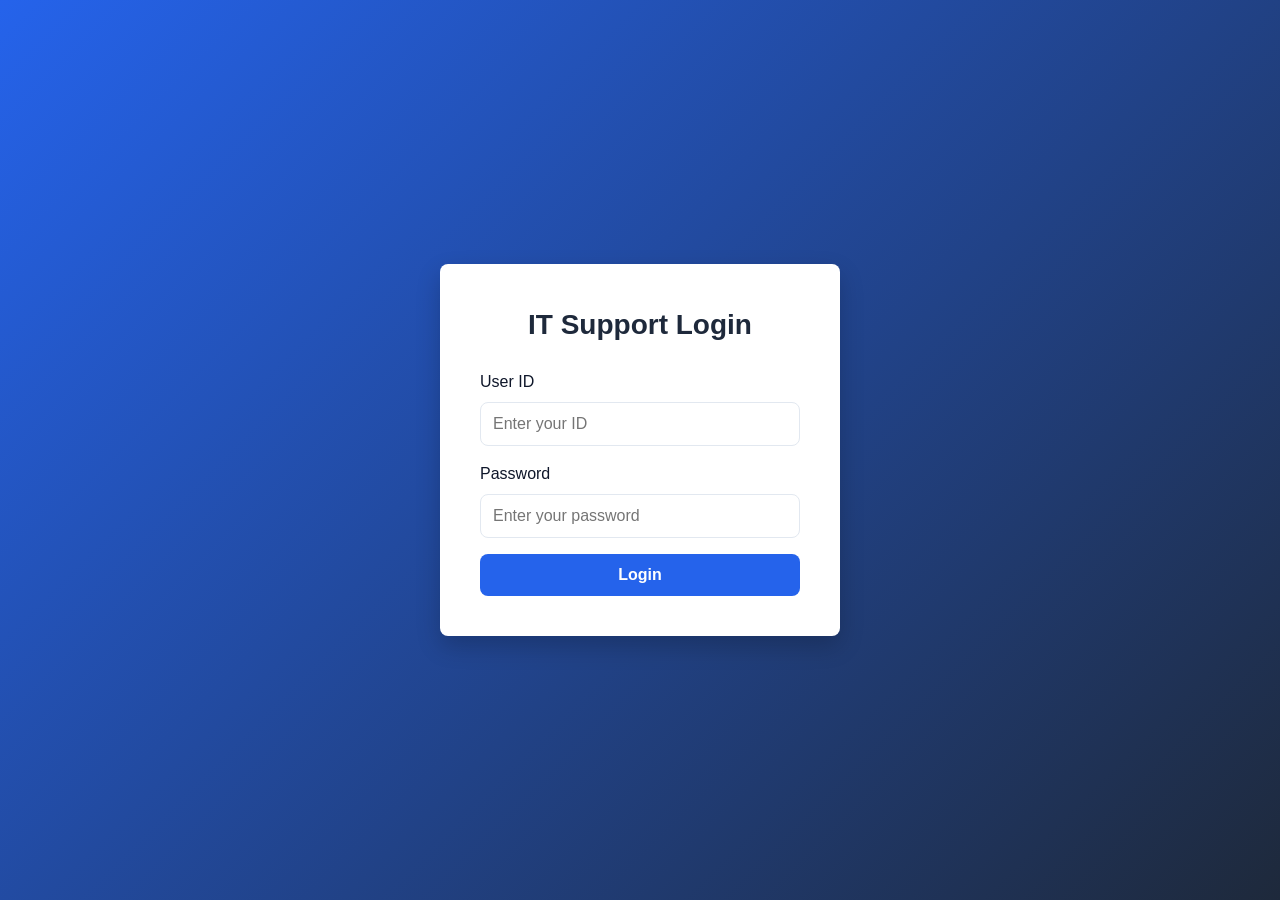
==== index.html @ 2ba45a37 "Initial commit of NLPL IT Support Task Management app" ====
<!DOCTYPE html>
<html lang="en">
<head>
    <meta charset="UTF-8">
    <meta name="viewport" content="width=device-width, initial-scale=1.0">
    <title>NLPL IT Support - Task Management</title>
    <script src="auth.js"></script>
</head>
<body>
    <script>
        // Redirect to dashboard if logged in, otherwise to login
        if (Auth.isLoggedIn()) {
            window.location.href = 'dashboard.html';
        } else {
            window.location.href = 'login.html';
        }
    </script>
</body>
</html>
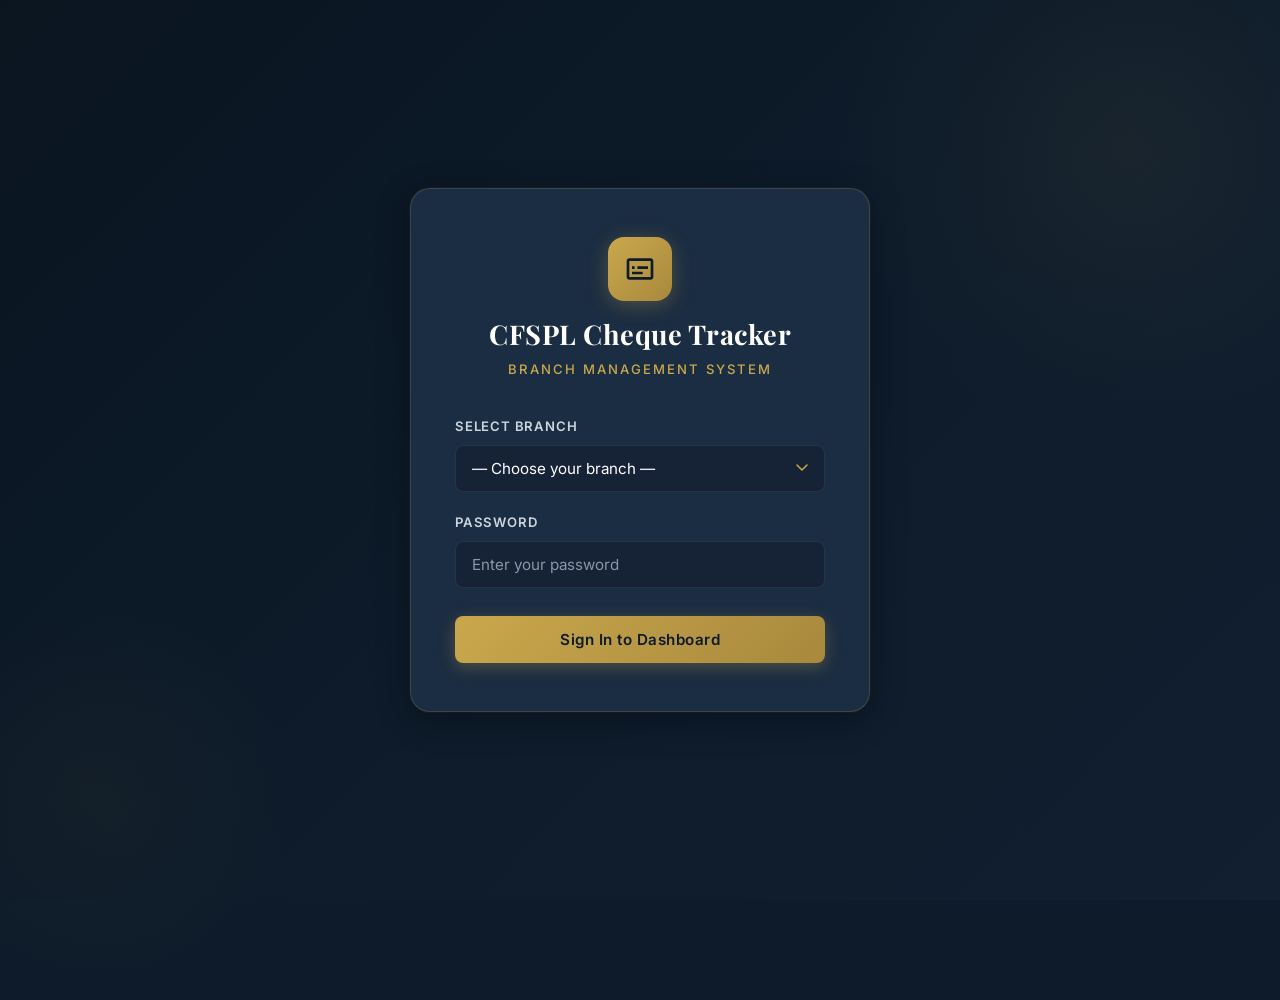
==== commit cd7c420c: "Add CFSPL Cheque Tracker app with login and dashboard" ====
--- a/index.html
+++ b/index.html
@@ -1,19 +1,67 @@
 <!DOCTYPE html>
 <html lang="en">
 <head>
-    <meta charset="UTF-8">
-    <meta name="viewport" content="width=device-width, initial-scale=1.0">
-    <title>NLPL IT Support - Task Management</title>
-    <script src="auth.js"></script>
+  <meta charset="UTF-8" />
+  <meta name="viewport" content="width=device-width, initial-scale=1.0" />
+  <title>CFSPL Cheque Tracker – Login</title>
+  <link rel="stylesheet" href="styles.css" />
 </head>
-<body>
-    <script>
-        // Redirect to dashboard if logged in, otherwise to login
-        if (Auth.isLoggedIn()) {
-            window.location.href = 'dashboard.html';
-        } else {
-            window.location.href = 'login.html';
-        }
-    </script>
+<body class="login-page">
+
+  <div class="login-card">
+    <div class="login-logo">
+      <div class="logo-icon">
+        <!-- Cheque/Document icon -->
+        <svg viewBox="0 0 24 24" xmlns="http://www.w3.org/2000/svg">
+          <path d="M20 4H4c-1.1 0-2 .9-2 2v12c0 1.1.9 2 2 2h16c1.1 0 2-.9 2-2V6c0-1.1-.9-2-2-2zm0 14H4V6h16v12zM6 10h2v2H6zm0 4h8v2H6zm4-4h8v2h-8z"/>
+        </svg>
+      </div>
+      <h1>CFSPL Cheque Tracker</h1>
+      <p>Branch Management System</p>
+    </div>
+
+    <div id="loginAlert" class="alert alert-error" role="alert">
+      <svg width="16" height="16" viewBox="0 0 24 24" fill="currentColor">
+        <path d="M12 2C6.48 2 2 6.48 2 12s4.48 10 10 10 10-4.48 10-10S17.52 2 12 2zm1 15h-2v-2h2v2zm0-4h-2V7h2v6z"/>
+      </svg>
+      <span id="loginAlertText"></span>
+    </div>
+
+    <form id="loginForm" novalidate>
+      <div class="form-group">
+        <label for="branchSelect">Select Branch</label>
+        <select id="branchSelect" required>
+          <option value="">— Choose your branch —</option>
+          <option value="Head Office">Head Office</option>
+          <option value="Andheri Branch">Andheri Branch</option>
+          <option value="Borivali Branch">Borivali Branch</option>
+          <option value="Dadar Branch">Dadar Branch</option>
+          <option value="Thane Branch">Thane Branch</option>
+          <option value="Pune Branch">Pune Branch</option>
+          <option value="Nashik Branch">Nashik Branch</option>
+          <option value="Nagpur Branch">Nagpur Branch</option>
+          <option value="Aurangabad Branch">Aurangabad Branch</option>
+          <option value="Kolhapur Branch">Kolhapur Branch</option>
+        </select>
+      </div>
+
+      <div class="form-group">
+        <label for="passwordInput">Password</label>
+        <input
+          type="password"
+          id="passwordInput"
+          placeholder="Enter your password"
+          required
+          autocomplete="current-password"
+        />
+      </div>
+
+      <button type="submit" class="btn btn-primary">
+        Sign In to Dashboard
+      </button>
+    </form>
+  </div>
+
+  <script src="app.js"></script>
 </body>
 </html>
--- a/styles.css
+++ b/styles.css
@@ -0,0 +1,634 @@
+@import url('https://fonts.googleapis.com/css2?family=Inter:wght@300;400;500;600;700&family=Playfair+Display:wght@600;700&display=swap');
+
+*, *::before, *::after {
+  box-sizing: border-box;
+  margin: 0;
+  padding: 0;
+}
+
+:root {
+  --navy: #0d1b2a;
+  --navy-light: #1b2d42;
+  --navy-mid: #162236;
+  --gold: #c9a84c;
+  --gold-light: #e8c96e;
+  --gold-dim: #a8893d;
+  --white: #ffffff;
+  --off-white: #f4f6fa;
+  --text-light: #cdd5e0;
+  --text-muted: #8a97a8;
+  --error: #e05555;
+  --success: #3ecf8e;
+  --border: rgba(201, 168, 76, 0.2);
+  --shadow: 0 8px 32px rgba(0, 0, 0, 0.35);
+  --radius: 12px;
+  --radius-sm: 8px;
+}
+
+html, body {
+  height: 100%;
+  font-family: 'Inter', sans-serif;
+  background-color: var(--navy);
+  color: var(--white);
+  line-height: 1.6;
+  -webkit-font-smoothing: antialiased;
+}
+
+/* ─── LOGIN PAGE ─── */
+
+.login-page {
+  min-height: 100vh;
+  display: flex;
+  align-items: center;
+  justify-content: center;
+  background: linear-gradient(135deg, #0a1520 0%, #0d1b2a 50%, #111f30 100%);
+  padding: 24px;
+  position: relative;
+  overflow: hidden;
+}
+
+.login-page::before {
+  content: '';
+  position: absolute;
+  width: 600px;
+  height: 600px;
+  border-radius: 50%;
+  background: radial-gradient(circle, rgba(201,168,76,0.06) 0%, transparent 70%);
+  top: -150px;
+  right: -150px;
+  pointer-events: none;
+}
+
+.login-page::after {
+  content: '';
+  position: absolute;
+  width: 400px;
+  height: 400px;
+  border-radius: 50%;
+  background: radial-gradient(circle, rgba(201,168,76,0.04) 0%, transparent 70%);
+  bottom: -100px;
+  left: -100px;
+  pointer-events: none;
+}
+
+.login-card {
+  background: var(--navy-light);
+  border: 1px solid var(--border);
+  border-radius: 20px;
+  padding: 48px 44px;
+  width: 100%;
+  max-width: 460px;
+  box-shadow: var(--shadow), 0 0 0 1px rgba(255,255,255,0.03);
+  position: relative;
+  z-index: 1;
+  animation: fadeSlideUp 0.5s ease;
+}
+
+@keyframes fadeSlideUp {
+  from { opacity: 0; transform: translateY(24px); }
+  to   { opacity: 1; transform: translateY(0); }
+}
+
+.login-logo {
+  text-align: center;
+  margin-bottom: 36px;
+}
+
+.login-logo .logo-icon {
+  width: 64px;
+  height: 64px;
+  background: linear-gradient(135deg, var(--gold), var(--gold-dim));
+  border-radius: 16px;
+  display: inline-flex;
+  align-items: center;
+  justify-content: center;
+  margin-bottom: 16px;
+  box-shadow: 0 4px 20px rgba(201,168,76,0.3);
+}
+
+.login-logo .logo-icon svg {
+  width: 32px;
+  height: 32px;
+  fill: var(--navy);
+}
+
+.login-logo h1 {
+  font-family: 'Playfair Display', serif;
+  font-size: 1.7rem;
+  font-weight: 700;
+  color: var(--white);
+  letter-spacing: 0.5px;
+  line-height: 1.3;
+}
+
+.login-logo p {
+  font-size: 0.82rem;
+  color: var(--gold);
+  text-transform: uppercase;
+  letter-spacing: 2px;
+  margin-top: 6px;
+  font-weight: 500;
+}
+
+.form-group {
+  margin-bottom: 20px;
+}
+
+.form-group label {
+  display: block;
+  font-size: 0.82rem;
+  font-weight: 600;
+  color: var(--text-light);
+  text-transform: uppercase;
+  letter-spacing: 0.8px;
+  margin-bottom: 8px;
+}
+
+.form-group select,
+.form-group input[type="password"],
+.form-group input[type="text"],
+.form-group textarea {
+  width: 100%;
+  background: var(--navy-mid);
+  border: 1.5px solid rgba(255,255,255,0.08);
+  border-radius: var(--radius-sm);
+  color: var(--white);
+  font-family: 'Inter', sans-serif;
+  font-size: 0.95rem;
+  padding: 13px 16px;
+  outline: none;
+  transition: border-color 0.2s, box-shadow 0.2s;
+  appearance: none;
+  -webkit-appearance: none;
+}
+
+.form-group select {
+  background-image: url("data:image/svg+xml,%3Csvg xmlns='http://www.w3.org/2000/svg' width='12' height='8' viewBox='0 0 12 8'%3E%3Cpath d='M1 1l5 5 5-5' stroke='%23c9a84c' stroke-width='1.5' fill='none' stroke-linecap='round' stroke-linejoin='round'/%3E%3C/svg%3E");
+  background-repeat: no-repeat;
+  background-position: right 16px center;
+  padding-right: 44px;
+  cursor: pointer;
+}
+
+.form-group select option {
+  background: var(--navy-light);
+  color: var(--white);
+}
+
+.form-group select:focus,
+.form-group input:focus,
+.form-group textarea:focus {
+  border-color: var(--gold);
+  box-shadow: 0 0 0 3px rgba(201,168,76,0.12);
+}
+
+.form-group select::placeholder,
+.form-group input::placeholder,
+.form-group textarea::placeholder {
+  color: var(--text-muted);
+}
+
+.btn {
+  width: 100%;
+  padding: 14px;
+  border: none;
+  border-radius: var(--radius-sm);
+  font-family: 'Inter', sans-serif;
+  font-size: 0.95rem;
+  font-weight: 600;
+  cursor: pointer;
+  transition: all 0.2s ease;
+  letter-spacing: 0.5px;
+}
+
+.btn-primary {
+  background: linear-gradient(135deg, var(--gold), var(--gold-dim));
+  color: var(--navy);
+  box-shadow: 0 4px 16px rgba(201,168,76,0.3);
+  margin-top: 8px;
+}
+
+.btn-primary:hover {
+  background: linear-gradient(135deg, var(--gold-light), var(--gold));
+  box-shadow: 0 6px 20px rgba(201,168,76,0.4);
+  transform: translateY(-1px);
+}
+
+.btn-primary:active {
+  transform: translateY(0);
+}
+
+.alert {
+  padding: 12px 16px;
+  border-radius: var(--radius-sm);
+  font-size: 0.875rem;
+  font-weight: 500;
+  margin-bottom: 20px;
+  display: none;
+  animation: fadeIn 0.3s ease;
+}
+
+@keyframes fadeIn {
+  from { opacity: 0; transform: translateY(-8px); }
+  to   { opacity: 1; transform: translateY(0); }
+}
+
+.alert.show { display: flex; align-items: center; gap: 8px; }
+
+.alert-error {
+  background: rgba(224, 85, 85, 0.12);
+  border: 1px solid rgba(224, 85, 85, 0.3);
+  color: #f08080;
+}
+
+.alert-success {
+  background: rgba(62, 207, 142, 0.12);
+  border: 1px solid rgba(62, 207, 142, 0.3);
+  color: #3ecf8e;
+}
+
+/* ─── DASHBOARD PAGE ─── */
+
+.dashboard-page {
+  min-height: 100vh;
+  background: var(--navy);
+  display: flex;
+  flex-direction: column;
+}
+
+/* Header */
+.header {
+  background: var(--navy-light);
+  border-bottom: 1px solid var(--border);
+  padding: 0 32px;
+  height: 72px;
+  display: flex;
+  align-items: center;
+  justify-content: space-between;
+  position: sticky;
+  top: 0;
+  z-index: 100;
+  box-shadow: 0 2px 16px rgba(0,0,0,0.3);
+}
+
+.header-brand {
+  display: flex;
+  align-items: center;
+  gap: 12px;
+}
+
+.header-brand .brand-icon {
+  width: 40px;
+  height: 40px;
+  background: linear-gradient(135deg, var(--gold), var(--gold-dim));
+  border-radius: 10px;
+  display: flex;
+  align-items: center;
+  justify-content: center;
+  flex-shrink: 0;
+}
+
+.header-brand .brand-icon svg {
+  width: 20px;
+  height: 20px;
+  fill: var(--navy);
+}
+
+.header-brand .brand-text h2 {
+  font-family: 'Playfair Display', serif;
+  font-size: 1.1rem;
+  color: var(--white);
+  line-height: 1.2;
+}
+
+.header-brand .brand-text span {
+  font-size: 0.78rem;
+  color: var(--gold);
+  font-weight: 500;
+  letter-spacing: 0.5px;
+}
+
+.header-right {
+  display: flex;
+  align-items: center;
+  gap: 16px;
+}
+
+.branch-badge {
+  background: rgba(201,168,76,0.12);
+  border: 1px solid rgba(201,168,76,0.3);
+  color: var(--gold-light);
+  font-size: 0.8rem;
+  font-weight: 600;
+  padding: 6px 14px;
+  border-radius: 20px;
+  letter-spacing: 0.3px;
+}
+
+.btn-logout {
+  background: transparent;
+  border: 1.5px solid rgba(255,255,255,0.15);
+  color: var(--text-light);
+  padding: 7px 18px;
+  border-radius: var(--radius-sm);
+  font-family: 'Inter', sans-serif;
+  font-size: 0.82rem;
+  font-weight: 600;
+  cursor: pointer;
+  transition: all 0.2s;
+  letter-spacing: 0.3px;
+  display: flex;
+  align-items: center;
+  gap: 6px;
+}
+
+.btn-logout:hover {
+  border-color: var(--error);
+  color: #f08080;
+  background: rgba(224,85,85,0.08);
+}
+
+/* Main content */
+.main-content {
+  flex: 1;
+  padding: 32px;
+  max-width: 1100px;
+  width: 100%;
+  margin: 0 auto;
+}
+
+.page-title {
+  margin-bottom: 28px;
+}
+
+.page-title h3 {
+  font-size: 1.4rem;
+  font-weight: 700;
+  color: var(--white);
+}
+
+.page-title p {
+  font-size: 0.875rem;
+  color: var(--text-muted);
+  margin-top: 4px;
+}
+
+/* Card */
+.card {
+  background: var(--navy-light);
+  border: 1px solid var(--border);
+  border-radius: var(--radius);
+  padding: 32px;
+  box-shadow: 0 4px 20px rgba(0,0,0,0.2);
+  margin-bottom: 28px;
+}
+
+.card-title {
+  font-size: 1rem;
+  font-weight: 700;
+  color: var(--gold-light);
+  text-transform: uppercase;
+  letter-spacing: 1px;
+  margin-bottom: 24px;
+  padding-bottom: 12px;
+  border-bottom: 1px solid var(--border);
+  display: flex;
+  align-items: center;
+  gap: 8px;
+}
+
+.card-title svg {
+  width: 16px;
+  height: 16px;
+  fill: var(--gold);
+}
+
+/* Form layout */
+.form-grid {
+  display: grid;
+  grid-template-columns: 1fr 1fr;
+  gap: 20px;
+}
+
+.form-grid .form-group.full-width {
+  grid-column: 1 / -1;
+}
+
+.radio-group {
+  display: flex;
+  gap: 16px;
+  margin-top: 4px;
+}
+
+.radio-label {
+  display: flex;
+  align-items: center;
+  gap: 8px;
+  cursor: pointer;
+  font-size: 0.9rem;
+  color: var(--text-light);
+  padding: 10px 20px;
+  border: 1.5px solid rgba(255,255,255,0.08);
+  border-radius: var(--radius-sm);
+  transition: all 0.2s;
+  flex: 1;
+  justify-content: center;
+  font-weight: 500;
+}
+
+.radio-label:hover {
+  border-color: var(--gold);
+  color: var(--gold-light);
+}
+
+.radio-label input[type="radio"] {
+  accent-color: var(--gold);
+  width: 16px;
+  height: 16px;
+}
+
+.radio-label.selected {
+  border-color: var(--gold);
+  background: rgba(201,168,76,0.08);
+  color: var(--gold-light);
+}
+
+.conditional-field {
+  display: none;
+  animation: fadeIn 0.25s ease;
+}
+
+.conditional-field.visible {
+  display: block;
+}
+
+.form-group textarea {
+  resize: vertical;
+  min-height: 100px;
+}
+
+.btn-save {
+  background: linear-gradient(135deg, var(--gold), var(--gold-dim));
+  color: var(--navy);
+  border: none;
+  border-radius: var(--radius-sm);
+  padding: 13px 36px;
+  font-family: 'Inter', sans-serif;
+  font-size: 0.95rem;
+  font-weight: 700;
+  cursor: pointer;
+  transition: all 0.2s;
+  box-shadow: 0 4px 16px rgba(201,168,76,0.25);
+  display: inline-flex;
+  align-items: center;
+  gap: 8px;
+  letter-spacing: 0.3px;
+}
+
+.btn-save:hover {
+  background: linear-gradient(135deg, var(--gold-light), var(--gold));
+  box-shadow: 0 6px 20px rgba(201,168,76,0.35);
+  transform: translateY(-1px);
+}
+
+.btn-save:active { transform: translateY(0); }
+
+.form-actions {
+  margin-top: 28px;
+  display: flex;
+  align-items: center;
+  gap: 16px;
+  flex-wrap: wrap;
+}
+
+/* Records Table */
+.records-section .card-title {
+  justify-content: space-between;
+}
+
+.record-count {
+  font-size: 0.75rem;
+  background: rgba(201,168,76,0.15);
+  color: var(--gold);
+  border-radius: 20px;
+  padding: 3px 10px;
+  font-weight: 700;
+  letter-spacing: 0;
+}
+
+.table-wrapper {
+  overflow-x: auto;
+  border-radius: var(--radius-sm);
+}
+
+table {
+  width: 100%;
+  border-collapse: collapse;
+  font-size: 0.875rem;
+}
+
+thead tr {
+  background: rgba(201,168,76,0.08);
+  border-bottom: 1px solid var(--border);
+}
+
+thead th {
+  padding: 12px 16px;
+  text-align: left;
+  font-weight: 600;
+  color: var(--gold);
+  text-transform: uppercase;
+  font-size: 0.75rem;
+  letter-spacing: 0.8px;
+  white-space: nowrap;
+}
+
+tbody tr {
+  border-bottom: 1px solid rgba(255,255,255,0.04);
+  transition: background 0.15s;
+}
+
+tbody tr:last-child { border-bottom: none; }
+tbody tr:hover { background: rgba(255,255,255,0.03); }
+
+tbody td {
+  padding: 13px 16px;
+  color: var(--text-light);
+  vertical-align: middle;
+}
+
+tbody td:first-child { color: var(--white); font-weight: 500; }
+
+.badge {
+  display: inline-block;
+  padding: 3px 10px;
+  border-radius: 20px;
+  font-size: 0.75rem;
+  font-weight: 600;
+}
+
+.badge-yes {
+  background: rgba(62,207,142,0.12);
+  color: #3ecf8e;
+  border: 1px solid rgba(62,207,142,0.25);
+}
+
+.badge-no {
+  background: rgba(224,85,85,0.1);
+  color: #f08080;
+  border: 1px solid rgba(224,85,85,0.2);
+}
+
+.empty-state {
+  text-align: center;
+  padding: 48px 20px;
+  color: var(--text-muted);
+}
+
+.empty-state svg {
+  width: 48px;
+  height: 48px;
+  fill: var(--text-muted);
+  opacity: 0.4;
+  margin-bottom: 12px;
+}
+
+.empty-state p { font-size: 0.9rem; }
+
+/* ─── RESPONSIVE ─── */
+
+@media (max-width: 768px) {
+  .header {
+    padding: 0 20px;
+    height: 64px;
+  }
+
+  .header-brand .brand-text h2 { font-size: 0.95rem; }
+  .branch-badge { display: none; }
+
+  .main-content { padding: 20px 16px; }
+
+  .card { padding: 20px; }
+
+  .form-grid {
+    grid-template-columns: 1fr;
+  }
+
+  .form-grid .form-group.full-width {
+    grid-column: 1;
+  }
+
+  .login-card {
+    padding: 32px 24px;
+  }
+
+  .login-logo h1 { font-size: 1.4rem; }
+
+  table { font-size: 0.8rem; }
+  thead th, tbody td { padding: 10px 12px; }
+}
+
+@media (max-width: 480px) {
+  .radio-group { flex-direction: column; }
+  .btn-save { width: 100%; justify-content: center; }
+}
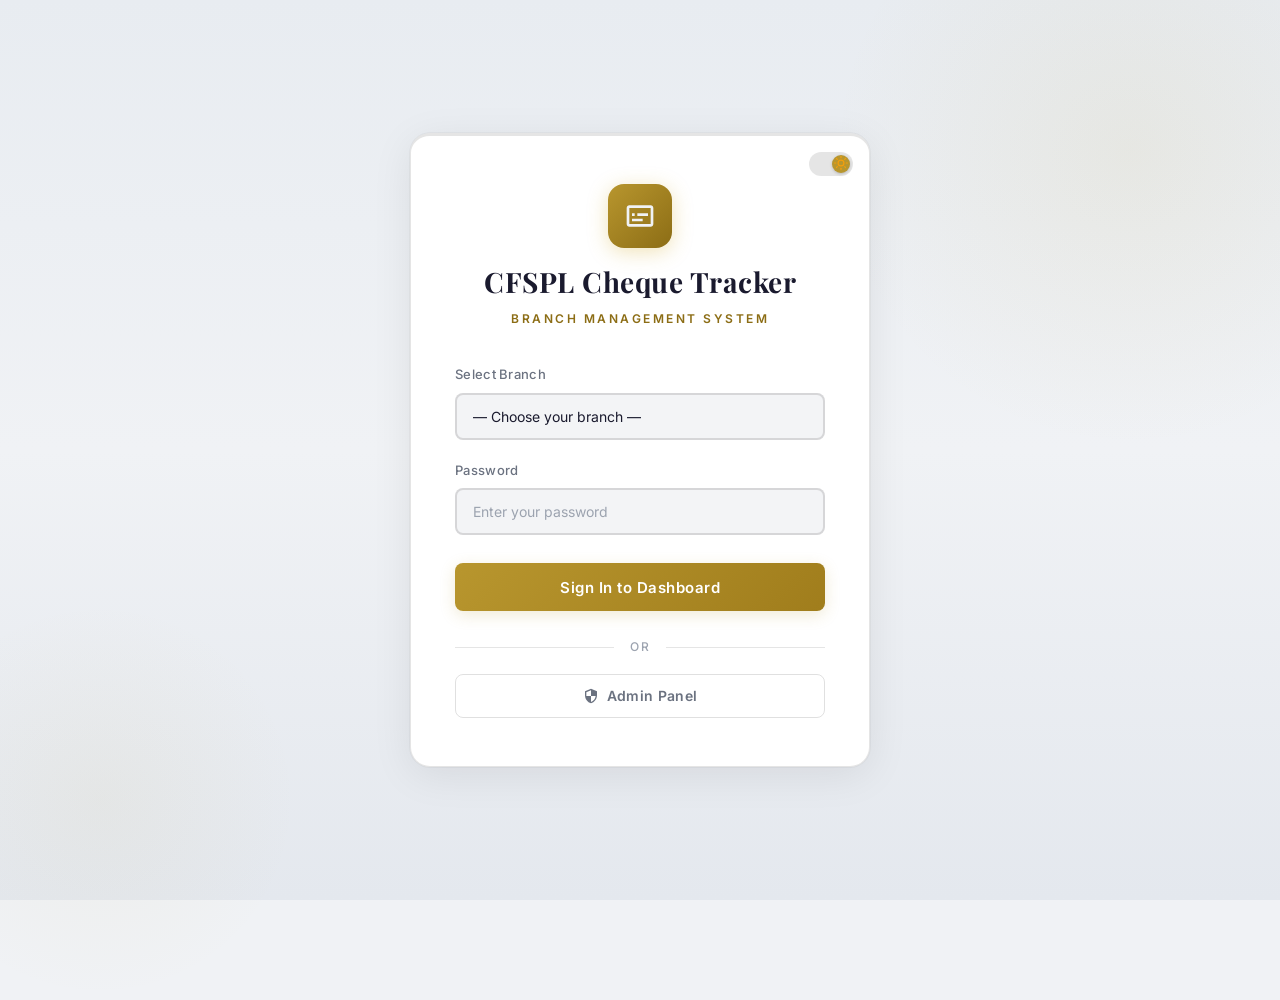
==== commit debb4fb3: "Add admin panel, photo upload, professional UI overhaul, and light/dark theme toggle - Add admin pan" ====
--- a/index.html
+++ b/index.html
@@ -8,7 +8,11 @@
 </head>
 <body class="login-page">
 
-  <div class="login-card">
+  <div class="login-card" style="position:relative;">
+    <button class="theme-toggle" title="Toggle theme" style="position:absolute;top:16px;right:16px;">
+      <svg class="icon-moon" viewBox="0 0 24 24" width="14" height="14" fill="currentColor"><path d="M21 12.79A9 9 0 1111.21 3 7 7 0 0021 12.79z"/></svg>
+      <svg class="icon-sun" viewBox="0 0 24 24" width="14" height="14" fill="none" stroke="currentColor" stroke-width="2" stroke-linecap="round"><circle cx="12" cy="12" r="5"/><line x1="12" y1="1" x2="12" y2="3"/><line x1="12" y1="21" x2="12" y2="23"/><line x1="4.22" y1="4.22" x2="5.64" y2="5.64"/><line x1="18.36" y1="18.36" x2="19.78" y2="19.78"/><line x1="1" y1="12" x2="3" y2="12"/><line x1="21" y1="12" x2="23" y2="12"/><line x1="4.22" y1="19.78" x2="5.64" y2="18.36"/><line x1="18.36" y1="5.64" x2="19.78" y2="4.22"/></svg>
+    </button>
     <div class="login-logo">
       <div class="logo-icon">
         <!-- Cheque/Document icon -->
@@ -60,6 +64,17 @@
         Sign In to Dashboard
       </button>
     </form>
+
+    <div class="admin-divider">
+      <span>or</span>
+    </div>
+
+    <button class="btn btn-admin" id="adminLoginBtn">
+      <svg width="16" height="16" viewBox="0 0 24 24" fill="currentColor">
+        <path d="M12 1L3 5v6c0 5.55 3.84 10.74 9 12 5.16-1.26 9-6.45 9-12V5l-9-4zm0 10.99h7c-.53 4.12-3.28 7.79-7 8.94V12H5V6.3l7-3.11v8.8z"/>
+      </svg>
+      Admin Panel
+    </button>
   </div>
 
   <script src="app.js"></script>
--- a/styles.css
+++ b/styles.css
@@ -1,4 +1,8 @@
 @import url('https://fonts.googleapis.com/css2?family=Inter:wght@300;400;500;600;700&family=Playfair+Display:wght@600;700&display=swap');
+
+/* ═══════════════════════════════════════════
+   RESET & VARIABLES
+═══════════════════════════════════════════ */
 
 *, *::before, *::after {
   box-sizing: border-box;
@@ -7,22 +11,654 @@
 }
 
 :root {
+  /* Core palette */
   --navy: #0d1b2a;
   --navy-light: #1b2d42;
   --navy-mid: #162236;
-  --gold: #c9a84c;
+  --gold: #d4af37;
   --gold-light: #e8c96e;
-  --gold-dim: #a8893d;
+  --gold-dim: #b8962e;
   --white: #ffffff;
   --off-white: #f4f6fa;
   --text-light: #cdd5e0;
   --text-muted: #8a97a8;
-  --error: #e05555;
-  --success: #3ecf8e;
-  --border: rgba(201, 168, 76, 0.2);
-  --shadow: 0 8px 32px rgba(0, 0, 0, 0.35);
+
+  /* Status */
+  --success: #10b981;
+  --error: #ef4444;
+
+  /* Borders & shadows */
+  --border: rgba(212, 175, 55, 0.18);
+  --border-subtle: rgba(255, 255, 255, 0.06);
+
+  /* Tiered elevation */
+  --shadow-sm: 0 1px 3px rgba(0, 0, 0, 0.2);
+  --shadow-md: 0 4px 12px rgba(0, 0, 0, 0.25);
+  --shadow-lg: 0 8px 32px rgba(0, 0, 0, 0.35);
+  --shadow-xl: 0 16px 48px rgba(0, 0, 0, 0.45);
+
+  /* Radii */
   --radius: 12px;
   --radius-sm: 8px;
+  --radius-xs: 6px;
+
+  /* Spacing scale: 4 / 8 / 16 / 24 / 32 / 48 */
+  --sp-1: 4px;
+  --sp-2: 8px;
+  --sp-3: 16px;
+  --sp-4: 24px;
+  --sp-5: 32px;
+  --sp-6: 48px;
+
+  /* Glass */
+  --glass-bg: rgba(27, 45, 66, 0.6);
+  --glass-border: rgba(255, 255, 255, 0.08);
+
+  /* Theme-aware semantic tokens */
+  --bg-page: var(--navy);
+  --bg-card: var(--navy-light);
+  --bg-input: var(--navy-mid);
+  --bg-hover: rgba(255, 255, 255, 0.04);
+  --bg-hover-strong: rgba(255, 255, 255, 0.08);
+  --bg-table-alt: rgba(201, 168, 76, 0.03);
+  --bg-table-header: rgba(201, 168, 76, 0.08);
+  --text-primary: var(--white);
+  --text-secondary: var(--text-light);
+  --text-tertiary: var(--text-muted);
+  --input-border: rgba(212, 175, 55, 0.15);
+  --input-border-hover: rgba(212, 175, 55, 0.3);
+  --login-gradient-1: #0a1520;
+  --login-gradient-2: #0d1b2a;
+  --login-gradient-3: #111f30;
+  --login-glow: rgba(201, 168, 76, 0.08);
+  --card-top-border: var(--gold);
+  --divider-bg: var(--navy-light);
+}
+
+/* ═══════════════════════════════════════════
+   LIGHT THEME
+═══════════════════════════════════════════ */
+
+[data-theme="light"] {
+  --navy: #f0f2f5;
+  --navy-light: #ffffff;
+  --navy-mid: #f8f9fa;
+  --gold: #b8962e;
+  --gold-light: #a07d1c;
+  --gold-dim: #8c6d15;
+  --white: #1a1a2e;
+  --off-white: #f4f6fa;
+  --text-light: #374151;
+  --text-muted: #6b7280;
+
+  --border: rgba(0, 0, 0, 0.1);
+  --border-subtle: rgba(0, 0, 0, 0.05);
+
+  --shadow-sm: 0 1px 3px rgba(0, 0, 0, 0.06);
+  --shadow-md: 0 4px 12px rgba(0, 0, 0, 0.08);
+  --shadow-lg: 0 8px 24px rgba(0, 0, 0, 0.1);
+  --shadow-xl: 0 16px 40px rgba(0, 0, 0, 0.12);
+
+  --glass-bg: rgba(255, 255, 255, 0.85);
+  --glass-border: rgba(0, 0, 0, 0.08);
+
+  --bg-page: #f0f2f5;
+  --bg-card: #ffffff;
+  --bg-input: #f3f4f6;
+  --bg-hover: rgba(0, 0, 0, 0.03);
+  --bg-hover-strong: rgba(0, 0, 0, 0.06);
+  --bg-table-alt: rgba(0, 0, 0, 0.02);
+  --bg-table-header: rgba(180, 150, 46, 0.08);
+  --text-primary: #1a1a2e;
+  --text-secondary: #374151;
+  --text-tertiary: #6b7280;
+  --input-border: rgba(0, 0, 0, 0.15);
+  --input-border-hover: rgba(180, 150, 46, 0.4);
+  --login-gradient-1: #e8ecf1;
+  --login-gradient-2: #f0f2f5;
+  --login-gradient-3: #e4e8ee;
+  --login-glow: rgba(180, 150, 46, 0.1);
+  --card-top-border: #b8962e;
+  --divider-bg: #ffffff;
+}
+
+/* Light theme specific overrides */
+[data-theme="light"] .login-card {
+  background: #ffffff;
+  border-color: rgba(0, 0, 0, 0.1);
+  box-shadow: 0 8px 40px rgba(0, 0, 0, 0.08), 0 0 0 1px rgba(0, 0, 0, 0.04);
+}
+
+[data-theme="light"] .login-page {
+  background: linear-gradient(180deg, #e8ecf1 0%, #f0f2f5 50%, #e4e8ee 100%);
+}
+
+[data-theme="light"] .login-page::before {
+  background: radial-gradient(circle, rgba(180, 150, 46, 0.08) 0%, transparent 70%);
+}
+
+[data-theme="light"] .login-page::after {
+  background: radial-gradient(circle, rgba(180, 150, 46, 0.05) 0%, transparent 70%);
+}
+
+[data-theme="light"] .form-group select,
+[data-theme="light"] .form-group input[type="password"],
+[data-theme="light"] .form-group input[type="text"],
+[data-theme="light"] .form-group textarea {
+  background: #f3f4f6;
+  border-color: rgba(0, 0, 0, 0.12);
+  color: #1a1a2e;
+}
+
+[data-theme="light"] .form-group select:focus,
+[data-theme="light"] .form-group input:focus,
+[data-theme="light"] .form-group textarea:focus {
+  border-color: #b8962e;
+  box-shadow: 0 0 0 4px rgba(180, 150, 46, 0.12);
+  background: #ffffff;
+}
+
+[data-theme="light"] .form-group select::placeholder,
+[data-theme="light"] .form-group input::placeholder,
+[data-theme="light"] .form-group textarea::placeholder {
+  color: #9ca3af;
+}
+
+[data-theme="light"] .form-group select option {
+  background: #ffffff;
+  color: #1a1a2e;
+}
+
+[data-theme="light"] .btn-primary {
+  background: linear-gradient(135deg, #b8962e, #a07d1c);
+  color: #ffffff;
+  box-shadow: 0 4px 16px rgba(180, 150, 46, 0.2);
+}
+
+[data-theme="light"] .btn-primary:hover {
+  background: linear-gradient(135deg, #cca833, #b8962e);
+  box-shadow: 0 6px 20px rgba(180, 150, 46, 0.3);
+}
+
+[data-theme="light"] .header {
+  background: rgba(255, 255, 255, 0.9);
+  backdrop-filter: blur(12px);
+  -webkit-backdrop-filter: blur(12px);
+  border-bottom-color: rgba(0, 0, 0, 0.08);
+  box-shadow: 0 1px 4px rgba(0, 0, 0, 0.06);
+}
+
+[data-theme="light"] .header-brand .brand-icon {
+  background: linear-gradient(135deg, #b8962e, #a07d1c);
+}
+
+[data-theme="light"] .header-brand .brand-text h2 {
+  color: #1a1a2e;
+}
+
+[data-theme="light"] .header-brand .brand-text span {
+  color: #8c6d15;
+}
+
+[data-theme="light"] .branch-badge {
+  background: rgba(180, 150, 46, 0.1);
+  border-color: rgba(180, 150, 46, 0.25);
+  color: #8c6d15;
+}
+
+[data-theme="light"] .btn-logout {
+  border-color: rgba(0, 0, 0, 0.12);
+  color: #6b7280;
+}
+
+[data-theme="light"] .btn-logout:hover {
+  border-color: var(--error);
+  color: var(--error);
+  background: rgba(239, 68, 68, 0.06);
+}
+
+[data-theme="light"] .card {
+  background: #ffffff;
+  border-color: rgba(0, 0, 0, 0.08);
+  box-shadow: 0 1px 3px rgba(0, 0, 0, 0.04), 0 1px 2px rgba(0, 0, 0, 0.06);
+}
+
+[data-theme="light"] .card:hover {
+  border-color: rgba(0, 0, 0, 0.12);
+  box-shadow: 0 4px 12px rgba(0, 0, 0, 0.08);
+}
+
+[data-theme="light"] .card-title {
+  color: #8c6d15;
+  border-bottom-color: rgba(0, 0, 0, 0.08);
+}
+
+[data-theme="light"] .card-title svg {
+  fill: #8c6d15;
+}
+
+[data-theme="light"] .page-title h3 {
+  color: #1a1a2e;
+}
+
+[data-theme="light"] .page-title p {
+  color: #6b7280;
+}
+
+[data-theme="light"] .radio-label {
+  border-color: rgba(0, 0, 0, 0.12);
+  color: #374151;
+}
+
+[data-theme="light"] .radio-label:hover {
+  border-color: rgba(180, 150, 46, 0.4);
+  color: #1a1a2e;
+  background: rgba(180, 150, 46, 0.04);
+}
+
+[data-theme="light"] .radio-label.selected {
+  border-color: #b8962e;
+  background: rgba(180, 150, 46, 0.08);
+  color: #8c6d15;
+}
+
+[data-theme="light"] .photo-upload-box {
+  border-color: rgba(180, 150, 46, 0.25);
+  background: rgba(180, 150, 46, 0.03);
+}
+
+[data-theme="light"] .photo-upload-box:hover {
+  background: rgba(180, 150, 46, 0.06);
+}
+
+[data-theme="light"] .photo-upload-box.dragover {
+  border-color: #b8962e;
+  background: rgba(180, 150, 46, 0.1);
+}
+
+[data-theme="light"] .photo-upload-placeholder p {
+  color: #374151;
+}
+
+[data-theme="light"] .photo-upload-placeholder span {
+  color: #6b7280;
+}
+
+[data-theme="light"] .photo-upload-placeholder svg {
+  fill: #8c6d15;
+}
+
+[data-theme="light"] .btn-save {
+  background: linear-gradient(135deg, #b8962e, #a07d1c);
+  color: #ffffff;
+}
+
+[data-theme="light"] .btn-save:hover {
+  background: linear-gradient(135deg, #cca833, #b8962e);
+}
+
+[data-theme="light"] thead tr {
+  background: rgba(180, 150, 46, 0.06);
+  border-bottom-color: rgba(0, 0, 0, 0.08);
+}
+
+[data-theme="light"] thead th {
+  color: #8c6d15;
+}
+
+[data-theme="light"] tbody tr {
+  border-bottom-color: rgba(0, 0, 0, 0.05);
+}
+
+[data-theme="light"] tbody tr:nth-child(even) {
+  background: rgba(0, 0, 0, 0.02);
+}
+
+[data-theme="light"] tbody tr:hover {
+  background: rgba(180, 150, 46, 0.06);
+}
+
+[data-theme="light"] tbody td {
+  color: #374151;
+}
+
+[data-theme="light"] tbody td:first-child {
+  color: #1a1a2e;
+}
+
+[data-theme="light"] .badge-yes {
+  background: rgba(16, 185, 129, 0.1);
+  color: #059669;
+  border-color: rgba(16, 185, 129, 0.2);
+}
+
+[data-theme="light"] .badge-no {
+  background: rgba(239, 68, 68, 0.08);
+  color: #dc2626;
+  border-color: rgba(239, 68, 68, 0.15);
+}
+
+[data-theme="light"] .record-count {
+  background: rgba(180, 150, 46, 0.1);
+  color: #8c6d15;
+  border-color: rgba(180, 150, 46, 0.2);
+}
+
+[data-theme="light"] .alert-error {
+  background: rgba(239, 68, 68, 0.08);
+  border-color: rgba(239, 68, 68, 0.2);
+  color: #dc2626;
+}
+
+[data-theme="light"] .alert-success {
+  background: rgba(16, 185, 129, 0.08);
+  border-color: rgba(16, 185, 129, 0.2);
+  color: #059669;
+}
+
+[data-theme="light"] .empty-state {
+  color: #9ca3af;
+}
+
+[data-theme="light"] .empty-state svg {
+  fill: #9ca3af;
+}
+
+[data-theme="light"] .empty-state p {
+  color: #6b7280;
+}
+
+[data-theme="light"] .photo-remove-btn {
+  background: rgba(239, 68, 68, 0.08);
+  border-color: rgba(239, 68, 68, 0.2);
+  color: #dc2626;
+}
+
+/* Light theme: Admin */
+[data-theme="light"] .admin-sidebar {
+  background: rgba(255, 255, 255, 0.95);
+  backdrop-filter: blur(12px);
+  -webkit-backdrop-filter: blur(12px);
+  border-right-color: rgba(0, 0, 0, 0.08);
+  box-shadow: 1px 0 4px rgba(0, 0, 0, 0.04);
+}
+
+[data-theme="light"] .sidebar-brand {
+  border-bottom-color: rgba(0, 0, 0, 0.08);
+}
+
+[data-theme="light"] .sidebar-brand h2 {
+  color: #1a1a2e;
+}
+
+[data-theme="light"] .sidebar-brand span {
+  color: #8c6d15;
+}
+
+[data-theme="light"] .sidebar-link {
+  color: #6b7280;
+}
+
+[data-theme="light"] .sidebar-link:hover {
+  background: rgba(0, 0, 0, 0.04);
+  color: #1a1a2e;
+  border-left-color: rgba(180, 150, 46, 0.3);
+}
+
+[data-theme="light"] .sidebar-link.active {
+  background: rgba(180, 150, 46, 0.08);
+  color: #8c6d15;
+  border-left-color: #b8962e;
+}
+
+[data-theme="light"] .sidebar-link svg {
+  fill: #9ca3af;
+}
+
+[data-theme="light"] .sidebar-link.active svg {
+  fill: #8c6d15;
+}
+
+[data-theme="light"] .sidebar-footer {
+  border-top-color: rgba(0, 0, 0, 0.08);
+}
+
+[data-theme="light"] .stat-card {
+  background: #ffffff;
+  border-color: rgba(0, 0, 0, 0.08);
+  box-shadow: 0 1px 3px rgba(0, 0, 0, 0.04);
+}
+
+[data-theme="light"] .stat-card:hover {
+  border-color: rgba(0, 0, 0, 0.12);
+  box-shadow: 0 4px 16px rgba(0, 0, 0, 0.08);
+}
+
+[data-theme="light"] .stat-card .stat-value {
+  color: #1a1a2e;
+}
+
+[data-theme="light"] .stat-card .stat-label {
+  color: #6b7280;
+}
+
+[data-theme="light"] .stat-card::before {
+  background: radial-gradient(circle, rgba(180, 150, 46, 0.06) 0%, transparent 70%);
+}
+
+[data-theme="light"] .stat-icon.blue {
+  background: linear-gradient(135deg, rgba(59, 130, 246, 0.12) 0%, rgba(59, 130, 246, 0.04) 100%);
+}
+
+[data-theme="light"] .stat-icon.green {
+  background: linear-gradient(135deg, rgba(16, 185, 129, 0.12) 0%, rgba(16, 185, 129, 0.04) 100%);
+}
+
+[data-theme="light"] .stat-icon.red {
+  background: linear-gradient(135deg, rgba(239, 68, 68, 0.12) 0%, rgba(239, 68, 68, 0.04) 100%);
+}
+
+[data-theme="light"] .stat-icon.gold {
+  background: linear-gradient(135deg, rgba(180, 150, 46, 0.12) 0%, rgba(180, 150, 46, 0.04) 100%);
+}
+
+[data-theme="light"] .filter-overlay {
+  background: rgba(0, 0, 0, 0.15);
+}
+
+[data-theme="light"] .filter-dropdown {
+  background: rgba(255, 255, 255, 0.98);
+  border-color: rgba(0, 0, 0, 0.1);
+  box-shadow: 0 8px 32px rgba(0, 0, 0, 0.12);
+}
+
+[data-theme="light"] .filter-dropdown-header {
+  border-bottom-color: rgba(0, 0, 0, 0.08);
+  color: #8c6d15;
+}
+
+[data-theme="light"] .filter-close-btn {
+  color: #9ca3af;
+}
+
+[data-theme="light"] .filter-search {
+  background: #f3f4f6;
+  border-bottom-color: rgba(0, 0, 0, 0.06);
+  color: #1a1a2e;
+}
+
+[data-theme="light"] .filter-search::placeholder {
+  color: #9ca3af;
+}
+
+[data-theme="light"] .filter-option {
+  color: #374151;
+}
+
+[data-theme="light"] .filter-option:hover {
+  background: rgba(180, 150, 46, 0.06);
+}
+
+[data-theme="light"] .filter-option.checked {
+  color: #8c6d15;
+  background: rgba(180, 150, 46, 0.06);
+}
+
+[data-theme="light"] .filter-actions {
+  border-top-color: rgba(0, 0, 0, 0.08);
+}
+
+[data-theme="light"] .filter-apply-btn {
+  background: linear-gradient(135deg, #b8962e, #a07d1c);
+  color: #ffffff;
+}
+
+[data-theme="light"] .filter-reset-btn {
+  border-color: rgba(0, 0, 0, 0.12);
+  color: #6b7280;
+}
+
+[data-theme="light"] .active-filters {
+  background: rgba(180, 150, 46, 0.05);
+  border-color: rgba(180, 150, 46, 0.15);
+}
+
+[data-theme="light"] .filter-tag {
+  background: rgba(180, 150, 46, 0.1);
+  border-color: rgba(180, 150, 46, 0.2);
+  color: #8c6d15;
+}
+
+[data-theme="light"] th.filterable:hover {
+  color: #8c6d15;
+  background: rgba(180, 150, 46, 0.08);
+}
+
+[data-theme="light"] th.filterable.filtered {
+  color: #8c6d15;
+  background: rgba(180, 150, 46, 0.08);
+}
+
+[data-theme="light"] .admin-mobile-header {
+  background: rgba(255, 255, 255, 0.95);
+  border-bottom-color: rgba(0, 0, 0, 0.08);
+  color: #1a1a2e;
+}
+
+[data-theme="light"] .mobile-menu-btn {
+  color: #8c6d15;
+}
+
+[data-theme="light"] .admin-divider::before {
+  background: rgba(0, 0, 0, 0.1);
+}
+
+[data-theme="light"] .admin-divider span {
+  background: #ffffff;
+  color: #9ca3af;
+}
+
+[data-theme="light"] .btn-admin {
+  border-color: rgba(0, 0, 0, 0.12);
+  color: #6b7280;
+}
+
+[data-theme="light"] .btn-admin:hover {
+  border-color: #b8962e;
+  color: #8c6d15;
+  background: rgba(180, 150, 46, 0.05);
+}
+
+[data-theme="light"] .progress-bar-track {
+  background: rgba(0, 0, 0, 0.06);
+}
+
+[data-theme="light"] .login-logo h1 {
+  color: #1a1a2e;
+}
+
+[data-theme="light"] .login-logo p {
+  color: #8c6d15;
+}
+
+[data-theme="light"] .form-group label {
+  color: #6b7280;
+}
+
+/* ═══════════════════════════════════════════
+   THEME TOGGLE
+═══════════════════════════════════════════ */
+
+.theme-toggle {
+  width: 44px;
+  height: 24px;
+  border-radius: 12px;
+  border: none;
+  cursor: pointer;
+  position: relative;
+  background: rgba(255, 255, 255, 0.12);
+  transition: background 0.3s ease;
+  display: flex;
+  align-items: center;
+  padding: 0;
+  flex-shrink: 0;
+}
+
+.theme-toggle::after {
+  content: '';
+  position: absolute;
+  width: 18px;
+  height: 18px;
+  border-radius: 50%;
+  background: var(--gold);
+  top: 3px;
+  left: 3px;
+  transition: transform 0.3s cubic-bezier(0.4, 0, 0.2, 1);
+  box-shadow: 0 1px 3px rgba(0, 0, 0, 0.2);
+}
+
+[data-theme="light"] .theme-toggle {
+  background: rgba(0, 0, 0, 0.1);
+}
+
+[data-theme="light"] .theme-toggle::after {
+  transform: translateX(20px);
+  background: #b8962e;
+}
+
+.theme-toggle .icon-moon,
+.theme-toggle .icon-sun {
+  position: absolute;
+  z-index: 1;
+  pointer-events: none;
+}
+
+.theme-toggle .icon-moon {
+  left: 5px;
+  top: 4px;
+  color: #fbbf24;
+}
+
+.theme-toggle .icon-sun {
+  right: 5px;
+  top: 4px;
+  color: #f59e0b;
+}
+
+/* Theme transition smoothing */
+html, html *,
+html *::before,
+html *::after {
+  transition-property: background-color, color, border-color, box-shadow, fill;
+  transition-duration: 0s;
+}
+
+html.theme-transitioning,
+html.theme-transitioning *,
+html.theme-transitioning *::before,
+html.theme-transitioning *::after {
+  transition-duration: 0.3s !important;
+  transition-timing-function: ease !important;
 }
 
 html, body {
@@ -31,10 +667,44 @@
   background-color: var(--navy);
   color: var(--white);
   line-height: 1.6;
+  font-size: 14px;
   -webkit-font-smoothing: antialiased;
-}
-
-/* ─── LOGIN PAGE ─── */
+  -moz-osx-font-smoothing: grayscale;
+}
+
+/* ═══════════════════════════════════════════
+   ANIMATIONS
+═══════════════════════════════════════════ */
+
+@keyframes slideUpFade {
+  0%   { opacity: 0; transform: translateY(32px) scale(0.98); }
+  60%  { opacity: 1; transform: translateY(-4px) scale(1.005); }
+  100% { opacity: 1; transform: translateY(0) scale(1); }
+}
+
+@keyframes fadeIn {
+  from { opacity: 0; transform: translateY(-8px); }
+  to   { opacity: 1; transform: translateY(0); }
+}
+
+@keyframes tagSlideIn {
+  from { opacity: 0; transform: translateX(-8px) scale(0.92); }
+  to   { opacity: 1; transform: translateX(0) scale(1); }
+}
+
+@keyframes filterSlideDown {
+  from { opacity: 0; transform: translateY(-12px); }
+  to   { opacity: 1; transform: translateY(0); }
+}
+
+@keyframes fadeInPage {
+  from { opacity: 0; }
+  to   { opacity: 1; }
+}
+
+/* ═══════════════════════════════════════════
+   LOGIN PAGE
+═══════════════════════════════════════════ */
 
 .login-page {
   min-height: 100vh;
@@ -42,9 +712,10 @@
   align-items: center;
   justify-content: center;
   background: linear-gradient(135deg, #0a1520 0%, #0d1b2a 50%, #111f30 100%);
-  padding: 24px;
+  padding: var(--sp-4);
   position: relative;
   overflow: hidden;
+  animation: fadeInPage 0.4s ease;
 }
 
 .login-page::before {
@@ -53,7 +724,7 @@
   width: 600px;
   height: 600px;
   border-radius: 50%;
-  background: radial-gradient(circle, rgba(201,168,76,0.06) 0%, transparent 70%);
+  background: radial-gradient(circle, rgba(212, 175, 55, 0.07) 0%, transparent 70%);
   top: -150px;
   right: -150px;
   pointer-events: none;
@@ -65,28 +736,26 @@
   width: 400px;
   height: 400px;
   border-radius: 50%;
-  background: radial-gradient(circle, rgba(201,168,76,0.04) 0%, transparent 70%);
+  background: radial-gradient(circle, rgba(212, 175, 55, 0.04) 0%, transparent 70%);
   bottom: -100px;
   left: -100px;
   pointer-events: none;
 }
 
 .login-card {
-  background: var(--navy-light);
-  border: 1px solid var(--border);
+  background: var(--glass-bg);
+  backdrop-filter: blur(10px);
+  -webkit-backdrop-filter: blur(10px);
+  border: 1px solid var(--glass-border);
+  border-top: 3px solid var(--gold);
   border-radius: 20px;
-  padding: 48px 44px;
+  padding: var(--sp-6) 44px;
   width: 100%;
   max-width: 460px;
-  box-shadow: var(--shadow), 0 0 0 1px rgba(255,255,255,0.03);
+  box-shadow: var(--shadow-xl), 0 0 0 1px rgba(255, 255, 255, 0.03);
   position: relative;
   z-index: 1;
-  animation: fadeSlideUp 0.5s ease;
-}
-
-@keyframes fadeSlideUp {
-  from { opacity: 0; transform: translateY(24px); }
-  to   { opacity: 1; transform: translateY(0); }
+  animation: slideUpFade 0.6s cubic-bezier(0.34, 1.56, 0.64, 1);
 }
 
 .login-logo {
@@ -98,12 +767,12 @@
   width: 64px;
   height: 64px;
   background: linear-gradient(135deg, var(--gold), var(--gold-dim));
-  border-radius: 16px;
+  border-radius: var(--sp-3);
   display: inline-flex;
   align-items: center;
   justify-content: center;
-  margin-bottom: 16px;
-  box-shadow: 0 4px 20px rgba(201,168,76,0.3);
+  margin-bottom: var(--sp-3);
+  box-shadow: 0 4px 20px rgba(212, 175, 55, 0.35);
 }
 
 .login-logo .logo-icon svg {
@@ -114,7 +783,7 @@
 
 .login-logo h1 {
   font-family: 'Playfair Display', serif;
-  font-size: 1.7rem;
+  font-size: 28px;
   font-weight: 700;
   color: var(--white);
   letter-spacing: 0.5px;
@@ -122,13 +791,17 @@
 }
 
 .login-logo p {
-  font-size: 0.82rem;
+  font-size: 12px;
   color: var(--gold);
   text-transform: uppercase;
-  letter-spacing: 2px;
-  margin-top: 6px;
-  font-weight: 500;
-}
+  letter-spacing: 2.5px;
+  margin-top: var(--sp-2);
+  font-weight: 600;
+}
+
+/* ═══════════════════════════════════════════
+   FORM ELEMENTS (shared)
+═══════════════════════════════════════════ */
 
 .form-group {
   margin-bottom: 20px;
@@ -136,12 +809,11 @@
 
 .form-group label {
   display: block;
-  font-size: 0.82rem;
-  font-weight: 600;
+  font-size: 13px;
+  font-weight: 500;
   color: var(--text-light);
-  text-transform: uppercase;
-  letter-spacing: 0.8px;
-  margin-bottom: 8px;
+  letter-spacing: 0.3px;
+  margin-bottom: var(--sp-2);
 }
 
 .form-group select,
@@ -150,22 +822,30 @@
 .form-group textarea {
   width: 100%;
   background: var(--navy-mid);
-  border: 1.5px solid rgba(255,255,255,0.08);
+  border: 2px solid var(--border-subtle);
   border-radius: var(--radius-sm);
   color: var(--white);
   font-family: 'Inter', sans-serif;
-  font-size: 0.95rem;
-  padding: 13px 16px;
+  font-size: 14px;
+  padding: 13px var(--sp-3);
   outline: none;
-  transition: border-color 0.2s, box-shadow 0.2s;
+  transition: border-color 0.2s ease, box-shadow 0.2s ease, background 0.2s ease;
   appearance: none;
   -webkit-appearance: none;
 }
 
+.form-group select:hover,
+.form-group input[type="password"]:hover,
+.form-group input[type="text"]:hover,
+.form-group textarea:hover {
+  border-color: rgba(212, 175, 55, 0.3);
+  background: rgba(22, 34, 54, 0.9);
+}
+
 .form-group select {
-  background-image: url("data:image/svg+xml,%3Csvg xmlns='http://www.w3.org/2000/svg' width='12' height='8' viewBox='0 0 12 8'%3E%3Cpath d='M1 1l5 5 5-5' stroke='%23c9a84c' stroke-width='1.5' fill='none' stroke-linecap='round' stroke-linejoin='round'/%3E%3C/svg%3E");
+  background-image: url("data:image/svg+xml,%3Csvg xmlns='http://www.w3.org/2000/svg' width='12' height='8' viewBox='0 0 12 8'%3E%3Cpath d='M1 1l5 5 5-5' stroke='%23d4af37' stroke-width='1.5' fill='none' stroke-linecap='round' stroke-linejoin='round'/%3E%3C/svg%3E");
   background-repeat: no-repeat;
-  background-position: right 16px center;
+  background-position: right var(--sp-3) center;
   padding-right: 44px;
   cursor: pointer;
 }
@@ -179,7 +859,7 @@
 .form-group input:focus,
 .form-group textarea:focus {
   border-color: var(--gold);
-  box-shadow: 0 0 0 3px rgba(201,168,76,0.12);
+  box-shadow: 0 0 0 4px rgba(212, 175, 55, 0.15);
 }
 
 .form-group select::placeholder,
@@ -188,79 +868,161 @@
   color: var(--text-muted);
 }
 
+.form-group textarea {
+  resize: vertical;
+  min-height: 100px;
+}
+
+/* ═══════════════════════════════════════════
+   BUTTONS
+═══════════════════════════════════════════ */
+
 .btn {
   width: 100%;
-  padding: 14px;
+  height: 48px;
+  padding: 0 var(--sp-4);
   border: none;
   border-radius: var(--radius-sm);
   font-family: 'Inter', sans-serif;
-  font-size: 0.95rem;
+  font-size: 15px;
   font-weight: 600;
   cursor: pointer;
   transition: all 0.2s ease;
   letter-spacing: 0.5px;
+  display: inline-flex;
+  align-items: center;
+  justify-content: center;
 }
 
 .btn-primary {
   background: linear-gradient(135deg, var(--gold), var(--gold-dim));
   color: var(--navy);
-  box-shadow: 0 4px 16px rgba(201,168,76,0.3);
-  margin-top: 8px;
+  box-shadow: 0 4px 16px rgba(212, 175, 55, 0.3);
+  margin-top: var(--sp-2);
 }
 
 .btn-primary:hover {
   background: linear-gradient(135deg, var(--gold-light), var(--gold));
-  box-shadow: 0 6px 20px rgba(201,168,76,0.4);
-  transform: translateY(-1px);
+  box-shadow: 0 8px 24px rgba(212, 175, 55, 0.4);
+  transform: translateY(-2px);
 }
 
 .btn-primary:active {
   transform: translateY(0);
-}
+  box-shadow: 0 2px 8px rgba(212, 175, 55, 0.3);
+}
+
+/* ═══════════════════════════════════════════
+   ALERTS
+═══════════════════════════════════════════ */
 
 .alert {
-  padding: 12px 16px;
+  padding: 12px var(--sp-3);
   border-radius: var(--radius-sm);
-  font-size: 0.875rem;
+  font-size: 13px;
   font-weight: 500;
   margin-bottom: 20px;
   display: none;
   animation: fadeIn 0.3s ease;
 }
 
-@keyframes fadeIn {
-  from { opacity: 0; transform: translateY(-8px); }
-  to   { opacity: 1; transform: translateY(0); }
-}
-
-.alert.show { display: flex; align-items: center; gap: 8px; }
+.alert.show {
+  display: flex;
+  align-items: center;
+  gap: var(--sp-2);
+}
 
 .alert-error {
-  background: rgba(224, 85, 85, 0.12);
-  border: 1px solid rgba(224, 85, 85, 0.3);
-  color: #f08080;
+  background: rgba(239, 68, 68, 0.1);
+  border: 1px solid rgba(239, 68, 68, 0.25);
+  color: #f87171;
 }
 
 .alert-success {
-  background: rgba(62, 207, 142, 0.12);
-  border: 1px solid rgba(62, 207, 142, 0.3);
-  color: #3ecf8e;
-}
-
-/* ─── DASHBOARD PAGE ─── */
+  background: rgba(16, 185, 129, 0.1);
+  border: 1px solid rgba(16, 185, 129, 0.25);
+  color: var(--success);
+}
+
+/* ═══════════════════════════════════════════
+   ADMIN DIVIDER & BUTTON (login page)
+═══════════════════════════════════════════ */
+
+.admin-divider {
+  text-align: center;
+  margin: var(--sp-4) 0 var(--sp-3);
+  position: relative;
+}
+
+.admin-divider::before {
+  content: '';
+  position: absolute;
+  left: 0;
+  right: 0;
+  top: 50%;
+  height: 1px;
+  background: linear-gradient(90deg, transparent, rgba(255, 255, 255, 0.1), transparent);
+}
+
+.admin-divider span {
+  background: var(--glass-bg);
+  padding: 0 var(--sp-3);
+  font-size: 12px;
+  color: var(--text-muted);
+  position: relative;
+  text-transform: uppercase;
+  letter-spacing: 1.5px;
+  font-weight: 500;
+}
+
+.btn-admin {
+  width: 100%;
+  height: 44px;
+  padding: 0 var(--sp-3);
+  border: 1.5px solid rgba(255, 255, 255, 0.1);
+  border-radius: var(--radius-sm);
+  background: transparent;
+  color: var(--text-light);
+  font-family: 'Inter', sans-serif;
+  font-size: 14px;
+  font-weight: 600;
+  cursor: pointer;
+  transition: all 0.2s ease;
+  display: flex;
+  align-items: center;
+  justify-content: center;
+  gap: var(--sp-2);
+  letter-spacing: 0.3px;
+}
+
+.btn-admin:hover {
+  border-color: var(--gold);
+  color: var(--gold-light);
+  background: rgba(212, 175, 55, 0.06);
+  transform: translateY(-1px);
+  box-shadow: var(--shadow-sm);
+}
+
+/* ═══════════════════════════════════════════
+   DASHBOARD PAGE
+═══════════════════════════════════════════ */
 
 .dashboard-page {
   min-height: 100vh;
   background: var(--navy);
   display: flex;
   flex-direction: column;
-}
-
-/* Header */
+  animation: fadeInPage 0.4s ease;
+}
+
+/* ─── Header ─── */
+
 .header {
-  background: var(--navy-light);
+  background: var(--glass-bg);
+  backdrop-filter: blur(10px);
+  -webkit-backdrop-filter: blur(10px);
   border-bottom: 1px solid var(--border);
-  padding: 0 32px;
+  padding: 0 var(--sp-5);
   height: 72px;
   display: flex;
   align-items: center;
@@ -268,7 +1030,7 @@
   position: sticky;
   top: 0;
   z-index: 100;
-  box-shadow: 0 2px 16px rgba(0,0,0,0.3);
+  box-shadow: 0 2px 16px rgba(0, 0, 0, 0.3);
 }
 
 .header-brand {
@@ -286,6 +1048,7 @@
   align-items: center;
   justify-content: center;
   flex-shrink: 0;
+  box-shadow: 0 2px 8px rgba(212, 175, 55, 0.25);
 }
 
 .header-brand .brand-icon svg {
@@ -302,7 +1065,7 @@
 }
 
 .header-brand .brand-text span {
-  font-size: 0.78rem;
+  font-size: 11px;
   color: var(--gold);
   font-weight: 500;
   letter-spacing: 0.5px;
@@ -311,90 +1074,104 @@
 .header-right {
   display: flex;
   align-items: center;
-  gap: 16px;
+  gap: var(--sp-3);
 }
 
 .branch-badge {
-  background: rgba(201,168,76,0.12);
-  border: 1px solid rgba(201,168,76,0.3);
+  background: rgba(212, 175, 55, 0.1);
+  border: 1px solid rgba(212, 175, 55, 0.25);
   color: var(--gold-light);
-  font-size: 0.8rem;
+  font-size: 12px;
   font-weight: 600;
-  padding: 6px 14px;
+  padding: var(--sp-1) 14px;
   border-radius: 20px;
   letter-spacing: 0.3px;
 }
 
 .btn-logout {
   background: transparent;
-  border: 1.5px solid rgba(255,255,255,0.15);
+  border: 1.5px solid rgba(255, 255, 255, 0.12);
   color: var(--text-light);
-  padding: 7px 18px;
+  height: 40px;
+  padding: 0 18px;
   border-radius: var(--radius-sm);
   font-family: 'Inter', sans-serif;
-  font-size: 0.82rem;
+  font-size: 13px;
   font-weight: 600;
   cursor: pointer;
-  transition: all 0.2s;
+  transition: all 0.2s ease;
   letter-spacing: 0.3px;
   display: flex;
   align-items: center;
-  gap: 6px;
+  gap: var(--sp-1);
 }
 
 .btn-logout:hover {
   border-color: var(--error);
-  color: #f08080;
-  background: rgba(224,85,85,0.08);
-}
-
-/* Main content */
+  color: #f87171;
+  background: rgba(239, 68, 68, 0.08);
+}
+
+/* ─── Main Content ─── */
+
 .main-content {
   flex: 1;
-  padding: 32px;
+  padding: var(--sp-5);
   max-width: 1100px;
   width: 100%;
   margin: 0 auto;
 }
 
 .page-title {
-  margin-bottom: 28px;
+  margin-bottom: var(--sp-5);
 }
 
 .page-title h3 {
-  font-size: 1.4rem;
+  font-size: 28px;
   font-weight: 700;
   color: var(--white);
+  line-height: 1.2;
 }
 
 .page-title p {
-  font-size: 0.875rem;
+  font-size: 14px;
   color: var(--text-muted);
-  margin-top: 4px;
-}
-
-/* Card */
+  margin-top: var(--sp-1);
+}
+
+/* ═══════════════════════════════════════════
+   CARDS (glassmorphic)
+═══════════════════════════════════════════ */
+
 .card {
-  background: var(--navy-light);
-  border: 1px solid var(--border);
+  background: var(--glass-bg);
+  backdrop-filter: blur(10px);
+  -webkit-backdrop-filter: blur(10px);
+  border: 1px solid var(--glass-border);
+  border-top: 3px solid var(--gold);
   border-radius: var(--radius);
-  padding: 32px;
-  box-shadow: 0 4px 20px rgba(0,0,0,0.2);
-  margin-bottom: 28px;
+  padding: var(--sp-5);
+  box-shadow: var(--shadow-md);
+  margin-bottom: var(--sp-5);
+  transition: box-shadow 0.2s ease;
+}
+
+.card:hover {
+  box-shadow: var(--shadow-lg);
 }
 
 .card-title {
-  font-size: 1rem;
+  font-size: 12px;
   font-weight: 700;
   color: var(--gold-light);
   text-transform: uppercase;
-  letter-spacing: 1px;
-  margin-bottom: 24px;
+  letter-spacing: 1.2px;
+  margin-bottom: var(--sp-4);
   padding-bottom: 12px;
   border-bottom: 1px solid var(--border);
   display: flex;
   align-items: center;
-  gap: 8px;
+  gap: var(--sp-2);
 }
 
 .card-title svg {
@@ -403,7 +1180,10 @@
   fill: var(--gold);
 }
 
-/* Form layout */
+/* ═══════════════════════════════════════════
+   FORM LAYOUT
+═══════════════════════════════════════════ */
+
 .form-grid {
   display: grid;
   grid-template-columns: 1fr 1fr;
@@ -414,31 +1194,34 @@
   grid-column: 1 / -1;
 }
 
+/* ─── Radio Group ─── */
+
 .radio-group {
   display: flex;
-  gap: 16px;
-  margin-top: 4px;
+  gap: var(--sp-3);
+  margin-top: var(--sp-1);
 }
 
 .radio-label {
   display: flex;
   align-items: center;
-  gap: 8px;
+  gap: var(--sp-2);
   cursor: pointer;
-  font-size: 0.9rem;
+  font-size: 14px;
   color: var(--text-light);
   padding: 10px 20px;
-  border: 1.5px solid rgba(255,255,255,0.08);
+  border: 2px solid var(--border-subtle);
   border-radius: var(--radius-sm);
-  transition: all 0.2s;
+  transition: all 0.2s ease;
   flex: 1;
   justify-content: center;
   font-weight: 500;
 }
 
 .radio-label:hover {
-  border-color: var(--gold);
+  border-color: rgba(212, 175, 55, 0.4);
   color: var(--gold-light);
+  background: rgba(212, 175, 55, 0.04);
 }
 
 .radio-label input[type="radio"] {
@@ -449,9 +1232,12 @@
 
 .radio-label.selected {
   border-color: var(--gold);
-  background: rgba(201,168,76,0.08);
+  background: rgba(212, 175, 55, 0.08);
   color: var(--gold-light);
-}
+  box-shadow: 0 0 0 4px rgba(212, 175, 55, 0.08);
+}
+
+/* ─── Conditional Fields ─── */
 
 .conditional-field {
   display: none;
@@ -462,56 +1248,159 @@
   display: block;
 }
 
-.form-group textarea {
-  resize: vertical;
-  min-height: 100px;
-}
+/* ═══════════════════════════════════════════
+   PHOTO UPLOAD
+═══════════════════════════════════════════ */
+
+.photo-upload-box {
+  border: 2px dashed rgba(212, 175, 55, 0.3);
+  border-radius: var(--radius-sm);
+  background: rgba(212, 175, 55, 0.03);
+  transition: all 0.25s ease;
+  position: relative;
+  overflow: hidden;
+}
+
+.photo-upload-box:hover {
+  border-color: rgba(212, 175, 55, 0.5);
+  background: rgba(212, 175, 55, 0.06);
+}
+
+.photo-upload-box.dragover {
+  border-color: var(--gold);
+  background: rgba(212, 175, 55, 0.1);
+  box-shadow: 0 0 0 4px rgba(212, 175, 55, 0.12), var(--shadow-md);
+}
+
+.photo-upload-box input[type="file"] {
+  position: absolute;
+  inset: 0;
+  opacity: 0;
+  cursor: pointer;
+  z-index: 2;
+}
+
+.photo-upload-placeholder {
+  display: flex;
+  flex-direction: column;
+  align-items: center;
+  justify-content: center;
+  padding: var(--sp-5) 20px;
+  text-align: center;
+  pointer-events: none;
+}
+
+.photo-upload-placeholder svg {
+  fill: var(--gold-dim);
+  opacity: 0.6;
+  margin-bottom: 10px;
+}
+
+.photo-upload-placeholder p {
+  color: var(--text-light);
+  font-size: 14px;
+  font-weight: 500;
+}
+
+.photo-upload-placeholder span {
+  color: var(--text-muted);
+  font-size: 12px;
+  margin-top: var(--sp-1);
+}
+
+.photo-preview {
+  display: none;
+  padding: var(--sp-3);
+  text-align: center;
+}
+
+.photo-preview.active {
+  display: block;
+}
+
+.photo-preview img {
+  max-width: 100%;
+  max-height: 240px;
+  border-radius: var(--radius-sm);
+  border: 1px solid var(--border);
+  object-fit: contain;
+}
+
+.photo-remove-btn {
+  margin-top: 12px;
+  background: rgba(239, 68, 68, 0.1);
+  border: 1px solid rgba(239, 68, 68, 0.25);
+  color: #f87171;
+  padding: var(--sp-1) var(--sp-3);
+  border-radius: var(--radius-sm);
+  font-family: 'Inter', sans-serif;
+  font-size: 12px;
+  font-weight: 600;
+  cursor: pointer;
+  display: inline-flex;
+  align-items: center;
+  gap: var(--sp-1);
+  transition: background 0.2s ease;
+}
+
+.photo-remove-btn:hover {
+  background: rgba(239, 68, 68, 0.18);
+}
+
+/* ─── Save Button ─── */
 
 .btn-save {
   background: linear-gradient(135deg, var(--gold), var(--gold-dim));
   color: var(--navy);
   border: none;
   border-radius: var(--radius-sm);
-  padding: 13px 36px;
+  height: 48px;
+  padding: 0 36px;
   font-family: 'Inter', sans-serif;
-  font-size: 0.95rem;
+  font-size: 15px;
   font-weight: 700;
   cursor: pointer;
-  transition: all 0.2s;
-  box-shadow: 0 4px 16px rgba(201,168,76,0.25);
+  transition: all 0.2s ease;
+  box-shadow: 0 4px 16px rgba(212, 175, 55, 0.25);
   display: inline-flex;
   align-items: center;
-  gap: 8px;
+  gap: var(--sp-2);
   letter-spacing: 0.3px;
 }
 
 .btn-save:hover {
   background: linear-gradient(135deg, var(--gold-light), var(--gold));
-  box-shadow: 0 6px 20px rgba(201,168,76,0.35);
-  transform: translateY(-1px);
-}
-
-.btn-save:active { transform: translateY(0); }
+  box-shadow: 0 8px 24px rgba(212, 175, 55, 0.35);
+  transform: translateY(-2px);
+}
+
+.btn-save:active {
+  transform: translateY(0);
+  box-shadow: 0 2px 8px rgba(212, 175, 55, 0.25);
+}
 
 .form-actions {
-  margin-top: 28px;
-  display: flex;
-  align-items: center;
-  gap: 16px;
+  margin-top: var(--sp-5);
+  display: flex;
+  align-items: center;
+  gap: var(--sp-3);
   flex-wrap: wrap;
 }
 
-/* Records Table */
+/* ═══════════════════════════════════════════
+   TABLES
+═══════════════════════════════════════════ */
+
 .records-section .card-title {
   justify-content: space-between;
 }
 
 .record-count {
-  font-size: 0.75rem;
-  background: rgba(201,168,76,0.15);
+  font-size: 11px;
+  background: rgba(212, 175, 55, 0.12);
   color: var(--gold);
   border-radius: 20px;
-  padding: 3px 10px;
+  padding: var(--sp-1) 12px;
   font-weight: 700;
   letter-spacing: 0;
 }
@@ -524,64 +1413,91 @@
 table {
   width: 100%;
   border-collapse: collapse;
-  font-size: 0.875rem;
+  font-size: 14px;
 }
 
 thead tr {
-  background: rgba(201,168,76,0.08);
+  background: rgba(212, 175, 55, 0.06);
   border-bottom: 1px solid var(--border);
 }
 
 thead th {
-  padding: 12px 16px;
+  padding: 12px var(--sp-3);
   text-align: left;
   font-weight: 600;
   color: var(--gold);
   text-transform: uppercase;
-  font-size: 0.75rem;
+  font-size: 11px;
   letter-spacing: 0.8px;
   white-space: nowrap;
+  position: sticky;
+  top: 0;
+  background: var(--glass-bg);
+  backdrop-filter: blur(10px);
+  -webkit-backdrop-filter: blur(10px);
+  z-index: 5;
 }
 
 tbody tr {
-  border-bottom: 1px solid rgba(255,255,255,0.04);
-  transition: background 0.15s;
-}
-
-tbody tr:last-child { border-bottom: none; }
-tbody tr:hover { background: rgba(255,255,255,0.03); }
+  border-bottom: 1px solid rgba(255, 255, 255, 0.03);
+  transition: background 0.15s ease;
+}
+
+tbody tr:nth-child(even) {
+  background: rgba(255, 255, 255, 0.015);
+}
+
+tbody tr:last-child {
+  border-bottom: none;
+}
+
+tbody tr:hover {
+  background: rgba(255, 255, 255, 0.08);
+}
 
 tbody td {
-  padding: 13px 16px;
+  padding: 13px var(--sp-3);
   color: var(--text-light);
   vertical-align: middle;
 }
 
-tbody td:first-child { color: var(--white); font-weight: 500; }
+tbody td:first-child {
+  color: var(--white);
+  font-weight: 500;
+}
+
+/* ═══════════════════════════════════════════
+   BADGES
+═══════════════════════════════════════════ */
 
 .badge {
   display: inline-block;
-  padding: 3px 10px;
-  border-radius: 20px;
-  font-size: 0.75rem;
-  font-weight: 600;
+  padding: var(--sp-1) 12px;
+  border-radius: 16px;
+  font-size: 11px;
+  font-weight: 700;
+  letter-spacing: 0.2px;
 }
 
 .badge-yes {
-  background: rgba(62,207,142,0.12);
-  color: #3ecf8e;
-  border: 1px solid rgba(62,207,142,0.25);
+  background: rgba(16, 185, 129, 0.12);
+  color: var(--success);
+  border: 1px solid rgba(16, 185, 129, 0.25);
 }
 
 .badge-no {
-  background: rgba(224,85,85,0.1);
-  color: #f08080;
-  border: 1px solid rgba(224,85,85,0.2);
-}
+  background: rgba(239, 68, 68, 0.1);
+  color: #f87171;
+  border: 1px solid rgba(239, 68, 68, 0.2);
+}
+
+/* ═══════════════════════════════════════════
+   EMPTY STATE
+═══════════════════════════════════════════ */
 
 .empty-state {
   text-align: center;
-  padding: 48px 20px;
+  padding: var(--sp-6) 20px;
   color: var(--text-muted);
 }
 
@@ -589,13 +1505,623 @@
   width: 48px;
   height: 48px;
   fill: var(--text-muted);
+  opacity: 0.35;
+  margin-bottom: 12px;
+}
+
+.empty-state p {
+  font-size: 14px;
+}
+
+/* ═══════════════════════════════════════════
+   PROGRESS BARS (used in branch breakdown)
+═══════════════════════════════════════════ */
+
+.progress-bar-wrapper {
+  display: flex;
+  align-items: center;
+  gap: 10px;
+}
+
+.progress-bar-track {
+  flex: 1;
+  height: 6px;
+  background: rgba(255, 255, 255, 0.06);
+  border-radius: 3px;
+  overflow: hidden;
+}
+
+.progress-bar-fill {
+  height: 100%;
+  background: var(--success);
+  border-radius: 3px;
+  transition: width 0.4s ease;
+}
+
+.progress-bar-label {
+  font-size: 12px;
+  color: var(--text-muted);
+  min-width: 36px;
+  text-align: right;
+}
+
+/* ═══════════════════════════════════════════
+   ADMIN PAGE
+═══════════════════════════════════════════ */
+
+.admin-page {
+  min-height: 100vh;
+  display: flex;
+  background: var(--navy);
+  animation: fadeInPage 0.4s ease;
+}
+
+/* ─── Sidebar (glassmorphic) ─── */
+
+.admin-sidebar {
+  width: 260px;
+  background: var(--glass-bg);
+  backdrop-filter: blur(12px);
+  -webkit-backdrop-filter: blur(12px);
+  border-right: 1px solid var(--border);
+  display: flex;
+  flex-direction: column;
+  position: fixed;
+  top: 0;
+  left: 0;
+  bottom: 0;
+  z-index: 200;
+  box-shadow: 2px 0 20px rgba(0, 0, 0, 0.35);
+}
+
+.sidebar-brand {
+  display: flex;
+  align-items: center;
+  gap: 12px;
+  padding: var(--sp-4) 20px;
+  border-bottom: 1px solid var(--border);
+}
+
+.sidebar-brand .brand-icon {
+  width: 40px;
+  height: 40px;
+  background: linear-gradient(135deg, var(--gold), var(--gold-dim));
+  border-radius: 10px;
+  display: flex;
+  align-items: center;
+  justify-content: center;
+  flex-shrink: 0;
+  box-shadow: 0 2px 8px rgba(212, 175, 55, 0.25);
+}
+
+.sidebar-brand .brand-icon svg {
+  width: 20px;
+  height: 20px;
+  fill: var(--navy);
+}
+
+.sidebar-brand h2 {
+  font-family: 'Playfair Display', serif;
+  font-size: 1rem;
+  color: var(--white);
+  line-height: 1.2;
+}
+
+.sidebar-brand span {
+  font-size: 11px;
+  color: var(--gold);
+  font-weight: 500;
+  letter-spacing: 0.5px;
+}
+
+.sidebar-nav {
+  flex: 1;
+  padding: var(--sp-3) 12px;
+  display: flex;
+  flex-direction: column;
+  gap: var(--sp-1);
+}
+
+.sidebar-link {
+  display: flex;
+  align-items: center;
+  gap: 12px;
+  padding: 12px var(--sp-3);
+  border: none;
+  background: transparent;
+  color: var(--text-light);
+  font-family: 'Inter', sans-serif;
+  font-size: 14px;
+  font-weight: 500;
+  cursor: pointer;
+  border-radius: var(--radius-sm);
+  transition: all 0.15s ease;
+  width: 100%;
+  text-align: left;
+  border-left: 3px solid transparent;
+}
+
+.sidebar-link:hover {
+  background: rgba(255, 255, 255, 0.04);
+  color: var(--white);
+}
+
+.sidebar-link.active {
+  background: rgba(212, 175, 55, 0.1);
+  color: var(--gold-light);
+  font-weight: 600;
+  border-left: 3px solid var(--gold);
+}
+
+.sidebar-link.active svg {
+  fill: var(--gold);
+}
+
+.sidebar-footer {
+  padding: var(--sp-3) 12px;
+  border-top: 1px solid var(--border);
+}
+
+.sidebar-footer .btn-logout {
+  width: 100%;
+  justify-content: center;
+}
+
+/* ─── Mobile Admin Header ─── */
+
+.admin-mobile-header {
+  display: none;
+  position: fixed;
+  top: 0;
+  left: 0;
+  right: 0;
+  height: 56px;
+  background: var(--glass-bg);
+  backdrop-filter: blur(10px);
+  -webkit-backdrop-filter: blur(10px);
+  border-bottom: 1px solid var(--border);
+  align-items: center;
+  gap: 12px;
+  padding: 0 var(--sp-3);
+  z-index: 150;
+  font-weight: 600;
+  color: var(--white);
+  font-size: 15px;
+  box-shadow: 0 2px 12px rgba(0, 0, 0, 0.3);
+}
+
+.mobile-menu-btn {
+  background: none;
+  border: none;
+  color: var(--text-light);
+  cursor: pointer;
+  padding: var(--sp-1);
+}
+
+/* ─── Admin Main ─── */
+
+.admin-main {
+  flex: 1;
+  margin-left: 260px;
+  padding: var(--sp-5);
+  max-width: 1200px;
+}
+
+.admin-content {
+  display: none;
+}
+
+.admin-content.active {
+  display: block;
+  animation: fadeInPage 0.3s ease;
+}
+
+/* ═══════════════════════════════════════════
+   STATS GRID
+═══════════════════════════════════════════ */
+
+.stats-grid {
+  display: grid;
+  grid-template-columns: repeat(4, 1fr);
+  gap: 20px;
+}
+
+.stat-card {
+  background: var(--glass-bg);
+  backdrop-filter: blur(10px);
+  -webkit-backdrop-filter: blur(10px);
+  border: 1px solid var(--glass-border);
+  border-radius: var(--radius);
+  padding: var(--sp-4);
+  box-shadow: var(--shadow-md);
+  position: relative;
+  overflow: hidden;
+  transition: transform 0.2s ease, box-shadow 0.2s ease;
+}
+
+.stat-card::before {
+  content: '';
+  position: absolute;
+  top: -40px;
+  right: -40px;
+  width: 100px;
+  height: 100px;
+  border-radius: 50%;
+  background: radial-gradient(circle, rgba(212, 175, 55, 0.06) 0%, transparent 70%);
+  pointer-events: none;
+}
+
+.stat-card:hover {
+  transform: translateY(-4px);
+  box-shadow: var(--shadow-lg);
+}
+
+.stat-card .stat-icon {
+  width: 44px;
+  height: 44px;
+  border-radius: 12px;
+  display: flex;
+  align-items: center;
+  justify-content: center;
+  margin-bottom: var(--sp-3);
+}
+
+.stat-card .stat-icon svg {
+  width: 22px;
+  height: 22px;
+}
+
+.stat-card .stat-value {
+  font-size: 32px;
+  font-weight: 700;
+  color: var(--white);
+  line-height: 1;
+  margin-bottom: var(--sp-1);
+}
+
+.stat-card .stat-label {
+  font-size: 12px;
+  color: var(--text-muted);
+  text-transform: uppercase;
+  letter-spacing: 0.8px;
+  font-weight: 600;
+}
+
+/* Stat icon variants with gradient backgrounds */
+.stat-icon.blue {
+  background: linear-gradient(135deg, rgba(59, 130, 246, 0.2), rgba(59, 130, 246, 0.08));
+}
+.stat-icon.blue svg { fill: #3b82f6; }
+
+.stat-icon.green {
+  background: linear-gradient(135deg, rgba(16, 185, 129, 0.2), rgba(16, 185, 129, 0.08));
+}
+.stat-icon.green svg { fill: var(--success); }
+
+.stat-icon.red {
+  background: linear-gradient(135deg, rgba(239, 68, 68, 0.2), rgba(239, 68, 68, 0.08));
+}
+.stat-icon.red svg { fill: #f87171; }
+
+.stat-icon.gold {
+  background: linear-gradient(135deg, rgba(212, 175, 55, 0.2), rgba(212, 175, 55, 0.08));
+}
+.stat-icon.gold svg { fill: var(--gold); }
+
+/* ═══════════════════════════════════════════
+   FILTER DROPDOWN
+═══════════════════════════════════════════ */
+
+.filter-overlay {
+  position: fixed;
+  inset: 0;
+  z-index: 300;
+  background: rgba(0, 0, 0, 0.4);
+  backdrop-filter: blur(4px);
+  -webkit-backdrop-filter: blur(4px);
+}
+
+.filter-dropdown {
+  position: fixed;
+  z-index: 310;
+  width: 280px;
+  background: var(--glass-bg);
+  backdrop-filter: blur(16px);
+  -webkit-backdrop-filter: blur(16px);
+  border: 1px solid var(--glass-border);
+  border-radius: var(--radius);
+  box-shadow: var(--shadow-xl);
+  padding: 0;
+  overflow: hidden;
+  animation: filterSlideDown 0.25s ease;
+}
+
+.filter-dropdown-header {
+  display: flex;
+  align-items: center;
+  justify-content: space-between;
+  padding: 14px var(--sp-3);
+  border-bottom: 1px solid var(--border);
+  font-weight: 700;
+  font-size: 12px;
+  color: var(--gold-light);
+  text-transform: uppercase;
+  letter-spacing: 1px;
+}
+
+.filter-close-btn {
+  background: none;
+  border: none;
+  color: var(--text-muted);
+  font-size: 1.3rem;
+  cursor: pointer;
+  padding: 0 var(--sp-1);
+  line-height: 1;
+  transition: color 0.15s ease;
+}
+
+.filter-close-btn:hover {
+  color: var(--white);
+}
+
+.filter-search {
+  width: 100%;
+  padding: 10px var(--sp-3);
+  background: var(--navy-mid);
+  border: none;
+  border-bottom: 1px solid var(--border);
+  color: var(--white);
+  font-family: 'Inter', sans-serif;
+  font-size: 13px;
+  outline: none;
+  transition: background 0.2s ease;
+}
+
+.filter-search:focus {
+  background: rgba(22, 34, 54, 0.9);
+}
+
+.filter-search::placeholder {
+  color: var(--text-muted);
+}
+
+.filter-options {
+  max-height: 220px;
+  overflow-y: auto;
+  padding: var(--sp-2) 0;
+}
+
+/* Custom scrollbar for filter options */
+.filter-options::-webkit-scrollbar {
+  width: 5px;
+}
+
+.filter-options::-webkit-scrollbar-track {
+  background: transparent;
+}
+
+.filter-options::-webkit-scrollbar-thumb {
+  background: rgba(212, 175, 55, 0.25);
+  border-radius: 4px;
+}
+
+.filter-options::-webkit-scrollbar-thumb:hover {
+  background: rgba(212, 175, 55, 0.4);
+}
+
+.filter-option {
+  display: flex;
+  align-items: center;
+  gap: 10px;
+  padding: var(--sp-2) var(--sp-3);
+  cursor: pointer;
+  font-size: 13px;
+  color: var(--text-light);
+  transition: background 0.1s ease;
+}
+
+.filter-option:hover {
+  background: rgba(255, 255, 255, 0.04);
+}
+
+.filter-option input[type="checkbox"] {
+  accent-color: var(--gold);
+  width: 15px;
+  height: 15px;
+  cursor: pointer;
+}
+
+.filter-option.checked {
+  color: var(--gold-light);
+  font-weight: 500;
+}
+
+.filter-actions {
+  display: flex;
+  gap: var(--sp-2);
+  padding: 12px var(--sp-3);
+  border-top: 1px solid var(--border);
+}
+
+.filter-apply-btn {
+  flex: 1;
+  height: 36px;
+  padding: 0 var(--sp-2);
+  background: linear-gradient(135deg, var(--gold), var(--gold-dim));
+  color: var(--navy);
+  border: none;
+  border-radius: var(--radius-xs);
+  font-family: 'Inter', sans-serif;
+  font-size: 13px;
+  font-weight: 700;
+  cursor: pointer;
+  transition: all 0.2s ease;
+}
+
+.filter-apply-btn:hover {
+  background: linear-gradient(135deg, var(--gold-light), var(--gold));
+  transform: translateY(-1px);
+}
+
+.filter-reset-btn {
+  height: 36px;
+  padding: 0 14px;
+  background: transparent;
+  border: 1px solid rgba(255, 255, 255, 0.1);
+  color: var(--text-light);
+  border-radius: var(--radius-xs);
+  font-family: 'Inter', sans-serif;
+  font-size: 13px;
+  font-weight: 600;
+  cursor: pointer;
+  transition: all 0.2s ease;
+}
+
+.filter-reset-btn:hover {
+  border-color: var(--error);
+  color: #f87171;
+}
+
+/* ─── Active Filters Bar ─── */
+
+.active-filters {
+  display: flex;
+  align-items: center;
+  gap: 10px;
+  flex-wrap: wrap;
+  padding: 12px var(--sp-3);
+  background: rgba(212, 175, 55, 0.05);
+  border: 1px solid var(--border);
+  border-radius: var(--radius-sm);
+  margin-bottom: 20px;
+}
+
+.filters-label {
+  font-size: 11px;
+  font-weight: 700;
+  color: var(--gold);
+  text-transform: uppercase;
+  letter-spacing: 0.8px;
+  white-space: nowrap;
+}
+
+.filter-tags {
+  display: flex;
+  gap: var(--sp-2);
+  flex-wrap: wrap;
+}
+
+.filter-tag {
+  display: inline-flex;
+  align-items: center;
+  gap: var(--sp-1);
+  padding: var(--sp-1) 12px;
+  background: rgba(212, 175, 55, 0.1);
+  border: 1px solid rgba(212, 175, 55, 0.22);
+  border-radius: 16px;
+  font-size: 11px;
+  color: var(--gold-light);
+  font-weight: 600;
+  animation: tagSlideIn 0.25s ease;
+}
+
+.filter-tag-remove {
+  background: none;
+  border: none;
+  color: var(--gold-dim);
+  cursor: pointer;
+  font-size: 1rem;
+  line-height: 1;
+  padding: 0;
+  transition: color 0.15s ease;
+}
+
+.filter-tag-remove:hover {
+  color: var(--error);
+}
+
+.clear-all-filters {
+  margin-left: auto;
+  background: none;
+  border: none;
+  color: var(--error);
+  font-family: 'Inter', sans-serif;
+  font-size: 12px;
+  font-weight: 600;
+  cursor: pointer;
+  white-space: nowrap;
+  transition: opacity 0.15s ease;
+}
+
+.clear-all-filters:hover {
+  opacity: 0.8;
+  text-decoration: underline;
+}
+
+/* ─── Filterable Column Headers ─── */
+
+th.filterable {
+  cursor: pointer;
+  user-select: none;
+  position: relative;
+  transition: background 0.15s ease, color 0.15s ease;
+}
+
+th.filterable:hover {
+  color: var(--gold-light);
+  background: rgba(212, 175, 55, 0.1);
+}
+
+th.filterable::after {
+  content: '';
+  display: inline-block;
+  width: 0;
+  height: 0;
+  margin-left: 6px;
+  vertical-align: middle;
+  border-left: 4px solid transparent;
+  border-right: 4px solid transparent;
+  border-top: 5px solid currentColor;
   opacity: 0.4;
-  margin-bottom: 12px;
-}
-
-.empty-state p { font-size: 0.9rem; }
-
-/* ─── RESPONSIVE ─── */
+  transition: opacity 0.15s ease;
+}
+
+th.filterable.filtered {
+  color: var(--gold-light);
+  background: rgba(212, 175, 55, 0.08);
+}
+
+th.filterable.filtered::after {
+  opacity: 1;
+  border-top-color: var(--gold);
+}
+
+/* ═══════════════════════════════════════════
+   RESPONSIVE — 1024px breakpoint
+═══════════════════════════════════════════ */
+
+@media (max-width: 1024px) {
+  .stats-grid {
+    grid-template-columns: repeat(2, 1fr);
+    gap: var(--sp-3);
+  }
+
+  .admin-main {
+    padding: var(--sp-4);
+  }
+
+  .main-content {
+    padding: var(--sp-4);
+  }
+
+  .page-title h3 {
+    font-size: 24px;
+  }
+}
+
+/* ═══════════════════════════════════════════
+   RESPONSIVE — 768px breakpoint
+═══════════════════════════════════════════ */
 
 @media (max-width: 768px) {
   .header {
@@ -603,12 +2129,21 @@
     height: 64px;
   }
 
-  .header-brand .brand-text h2 { font-size: 0.95rem; }
-  .branch-badge { display: none; }
-
-  .main-content { padding: 20px 16px; }
-
-  .card { padding: 20px; }
+  .header-brand .brand-text h2 {
+    font-size: 0.95rem;
+  }
+
+  .branch-badge {
+    display: none;
+  }
+
+  .main-content {
+    padding: 20px var(--sp-3);
+  }
+
+  .card {
+    padding: 20px;
+  }
 
   .form-grid {
     grid-template-columns: 1fr;
@@ -619,16 +2154,95 @@
   }
 
   .login-card {
-    padding: 32px 24px;
-  }
-
-  .login-logo h1 { font-size: 1.4rem; }
-
-  table { font-size: 0.8rem; }
-  thead th, tbody td { padding: 10px 12px; }
-}
+    padding: var(--sp-5) var(--sp-4);
+  }
+
+  .login-logo h1 {
+    font-size: 22px;
+  }
+
+  .page-title h3 {
+    font-size: 22px;
+  }
+
+  table {
+    font-size: 13px;
+  }
+
+  thead th, tbody td {
+    padding: 10px 12px;
+  }
+
+  /* Admin sidebar mobile */
+  .admin-sidebar {
+    width: 280px;
+    transform: translateX(-100%);
+    transition: transform 0.3s cubic-bezier(0.4, 0, 0.2, 1);
+  }
+
+  .admin-sidebar.open {
+    transform: translateX(0);
+  }
+
+  .admin-mobile-header {
+    display: flex;
+  }
+
+  .admin-main {
+    margin-left: 0;
+    padding: 20px var(--sp-3);
+    padding-top: 72px;
+  }
+
+  .stats-grid {
+    grid-template-columns: repeat(2, 1fr);
+    gap: 12px;
+  }
+
+  .stat-card {
+    padding: var(--sp-3);
+  }
+
+  .stat-card .stat-value {
+    font-size: 24px;
+  }
+
+  .filter-dropdown {
+    width: 260px;
+  }
+}
+
+/* ═══════════════════════════════════════════
+   RESPONSIVE — 480px breakpoint
+═══════════════════════════════════════════ */
 
 @media (max-width: 480px) {
-  .radio-group { flex-direction: column; }
-  .btn-save { width: 100%; justify-content: center; }
-}
+  .radio-group {
+    flex-direction: column;
+  }
+
+  .btn-save {
+    width: 100%;
+    justify-content: center;
+  }
+
+  .stats-grid {
+    grid-template-columns: 1fr;
+  }
+
+  .login-card {
+    padding: var(--sp-4) var(--sp-3);
+  }
+
+  .login-logo h1 {
+    font-size: 20px;
+  }
+
+  .page-title h3 {
+    font-size: 20px;
+  }
+
+  .stat-card .stat-value {
+    font-size: 22px;
+  }
+}
